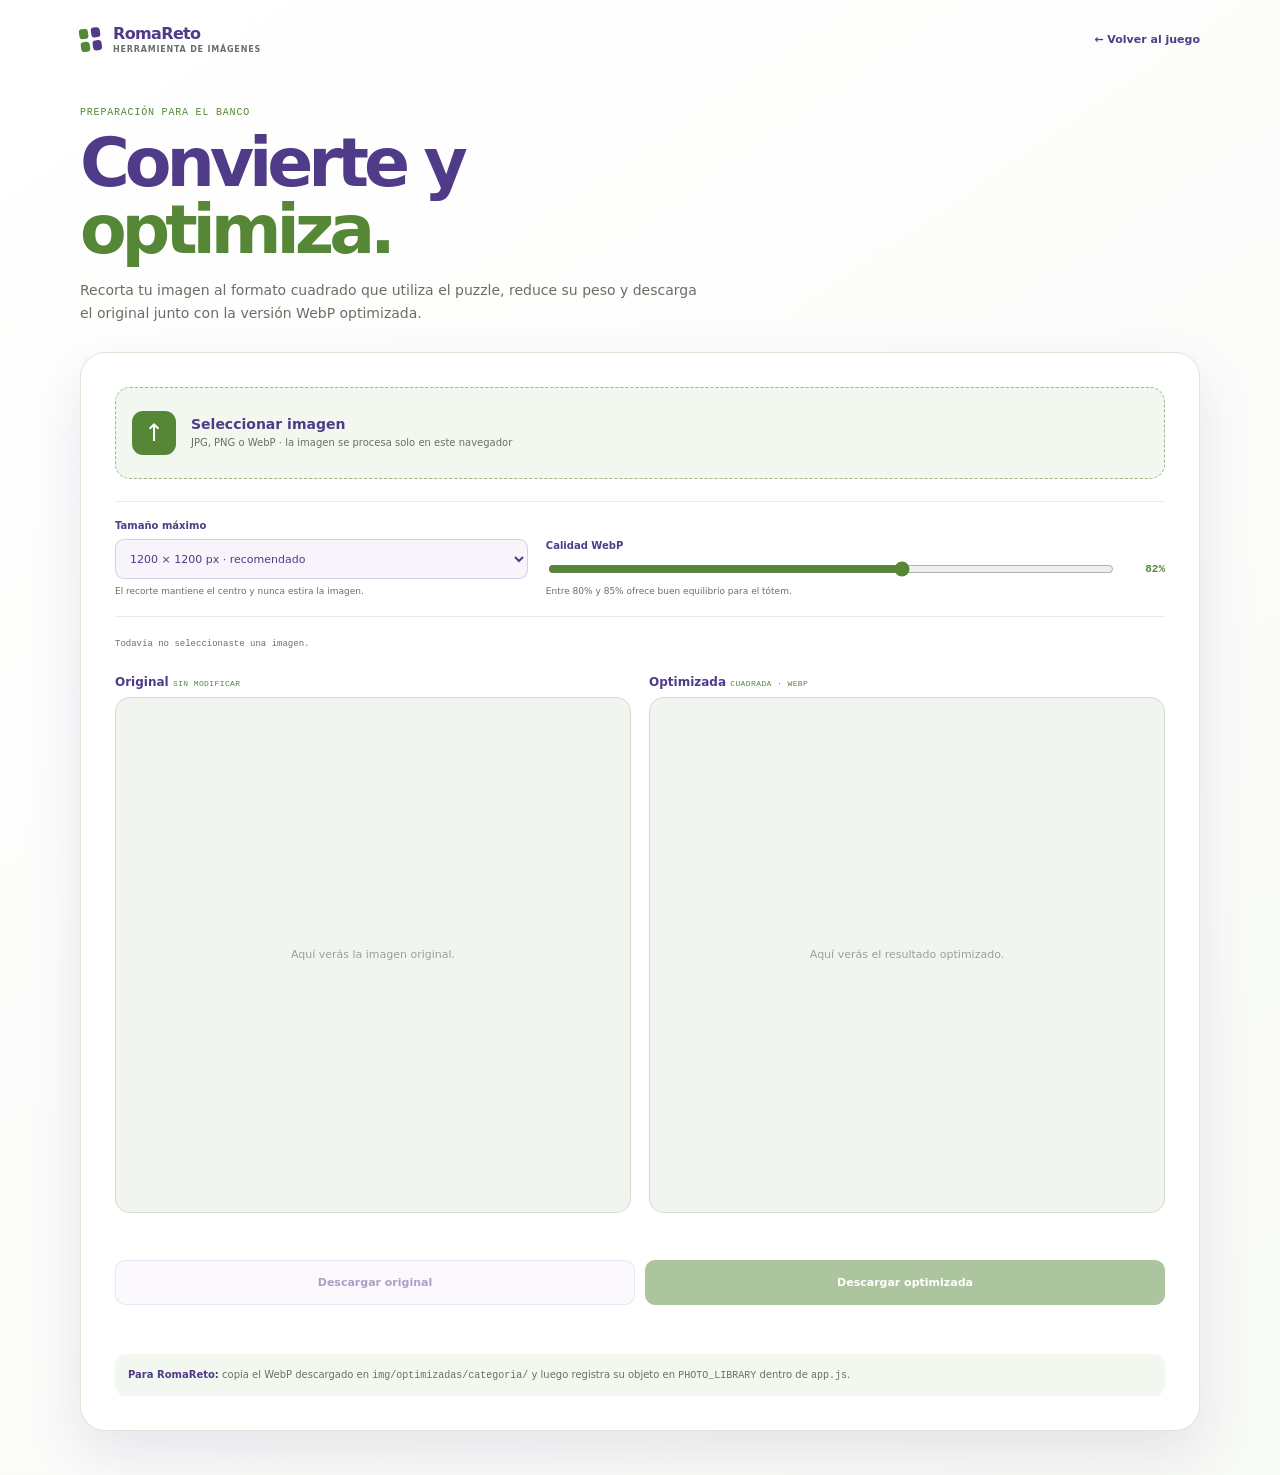
==== convertir-imagen.html @ 50700555 "Arreglos de optimizacion y banco de imagenes en webp" ====
<!doctype html>
<html lang="es">
  <head>
    <meta charset="UTF-8" />
    <meta name="viewport" content="width=device-width, initial-scale=1, viewport-fit=cover" />
    <meta name="theme-color" content="#558736" />
    <title>Convertir imagen · RomaReto</title>
    <style>
      :root {
        --primary: #558736;
        --secondary: #4f3b87;
        --ink: #272331;
        --muted: #687064;
        --paper: #ffffff;
        --soft-green: #f2f7ef;
        --soft-purple: #f7f4fb;
        --line: rgba(85, 135, 54, .2);
        --shadow: 0 22px 55px rgba(79, 59, 135, .12);
        font-family: Manrope, ui-sans-serif, system-ui, -apple-system, BlinkMacSystemFont, "Segoe UI", sans-serif;
        color: var(--ink);
        background: var(--paper);
      }

      * { box-sizing: border-box; }
      body { min-width: 320px; min-height: 100vh; margin: 0; background: linear-gradient(145deg, #fff 0%, #f8faf6 100%); }
      button, input, select { font: inherit; }
      button { cursor: pointer; }
      button:disabled { cursor: not-allowed; opacity: .48; }
      .hidden { display: none !important; }

      .topbar { display: flex; align-items: center; justify-content: space-between; width: min(1120px, 90vw); margin: 0 auto; padding: 24px 0 18px; }
      .brand { display: inline-flex; align-items: center; gap: 10px; color: var(--secondary); font-weight: 800; text-decoration: none; letter-spacing: -.04em; }
      .brand-mark { display: grid; grid-template-columns: repeat(2, 9px); gap: 3px; width: 23px; height: 23px; transform: rotate(-8deg); }
      .brand-mark i { display: block; border-radius: 3px; background: var(--primary); }
      .brand-mark i:nth-child(2), .brand-mark i:nth-child(4) { background: var(--secondary); }
      .brand span:last-child { display: grid; gap: 2px; }
      .brand small { color: var(--muted); font-size: 8px; font-weight: 600; letter-spacing: .1em; text-transform: uppercase; }
      .back-link { color: var(--secondary); font-size: 11px; font-weight: 700; text-decoration: none; }
      .back-link:hover { color: var(--primary); }

      .converter-shell { width: min(1120px, 90vw); margin: 0 auto; padding: 35px 0 45px; }
      .eyebrow { margin: 0 0 12px; color: var(--primary); font-family: ui-monospace, SFMono-Regular, Menlo, monospace; font-size: 10px; letter-spacing: .08em; text-transform: uppercase; }
      h1 { max-width: 620px; margin: 0; color: var(--secondary); font-size: clamp(38px, 6vw, 68px); line-height: .98; letter-spacing: -.075em; }
      h1 em { color: var(--primary); font-style: normal; }
      .lead { max-width: 620px; margin: 16px 0 28px; color: var(--muted); font-size: 14px; line-height: 1.6; }

      .converter-card { padding: clamp(20px, 4vw, 34px); background: #fff; border: 1px solid var(--line); border-radius: 25px; box-shadow: var(--shadow); }
      .drop-zone { display: flex; align-items: center; gap: 15px; min-height: 92px; padding: 16px; color: var(--secondary); background: var(--soft-green); border: 1px dashed rgba(85, 135, 54, .55); border-radius: 15px; cursor: pointer; transition: .18s ease; }
      .drop-zone:hover, .drop-zone.dragging { background: #eaf3e5; border-color: var(--primary); transform: translateY(-1px); }
      .drop-icon { display: grid; flex: 0 0 auto; place-items: center; width: 44px; height: 44px; color: #fff; background: var(--primary); border-radius: 11px; font-size: 24px; }
      .drop-zone strong, .drop-zone small { display: block; }
      .drop-zone strong { font-size: 14px; }
      .drop-zone small { margin-top: 4px; color: var(--muted); font-size: 10px; line-height: 1.4; }

      .controls { display: grid; grid-template-columns: minmax(170px, .8fr) minmax(240px, 1.2fr); gap: 18px; align-items: end; margin: 22px 0; padding: 18px 0; border-top: 1px solid rgba(85, 135, 54, .14); border-bottom: 1px solid rgba(85, 135, 54, .14); }
      .field label { display: block; margin-bottom: 8px; color: var(--secondary); font-size: 10px; font-weight: 800; }
      .field select { width: 100%; height: 40px; padding: 0 10px; color: var(--secondary); background: var(--soft-purple); border: 1px solid rgba(79, 59, 135, .2); border-radius: 9px; font-size: 11px; }
      .quality-row { display: flex; align-items: center; gap: 10px; }
      .quality-row input { flex: 1; accent-color: var(--primary); }
      .quality-value { min-width: 39px; color: var(--primary); font-family: ui-monospace, SFMono-Regular, Menlo, monospace; font-size: 11px; font-weight: 700; text-align: right; }
      .control-note { margin: 6px 0 0; color: var(--muted); font-size: 9px; line-height: 1.4; }

      .file-info { min-height: 18px; margin: 0 0 18px; color: var(--muted); font-family: ui-monospace, SFMono-Regular, Menlo, monospace; font-size: 9px; }
      .comparison { display: grid; grid-template-columns: repeat(2, minmax(0, 1fr)); gap: 18px; }
      .preview-panel { min-width: 0; }
      .preview-panel h2 { margin: 0 0 8px; color: var(--secondary); font-size: 12px; }
      .preview-panel h2 span { color: var(--primary); font-family: ui-monospace, SFMono-Regular, Menlo, monospace; font-size: 8px; font-weight: 500; letter-spacing: .05em; text-transform: uppercase; }
      .preview-box { display: grid; place-items: center; width: 100%; aspect-ratio: 1; overflow: hidden; background: #f1f4ef; border: 1px solid rgba(85, 135, 54, .2); border-radius: 15px; }
      .preview-box img { width: 100%; height: 100%; object-fit: contain; }
      .preview-box img.square { object-fit: cover; }
      .empty-message { padding: 20px; color: #9aa197; font-size: 11px; text-align: center; }
      .preview-meta { min-height: 17px; margin: 8px 0 0; color: var(--muted); font-size: 9px; }

      .actions { display: flex; gap: 10px; margin-top: 22px; }
      .action-button { flex: 1; min-height: 45px; padding: 11px 14px; border-radius: 10px; font-size: 11px; font-weight: 800; }
      .action-button.primary { color: #fff; background: var(--primary); border: 1px solid var(--primary); }
      .action-button.secondary { color: var(--secondary); background: var(--soft-purple); border: 1px solid rgba(79, 59, 135, .2); }
      .action-button:not(:disabled):hover { transform: translateY(-1px); }
      .status { min-height: 18px; margin: 14px 0 0; color: var(--muted); font-size: 10px; line-height: 1.45; }
      .status.success { color: var(--primary); }
      .status.error { color: #a64c4a; }
      .tips { margin: 17px 0 0; padding: 13px; color: var(--muted); background: var(--soft-green); border-radius: 11px; font-size: 10px; line-height: 1.5; }
      .tips strong { color: var(--secondary); }

      @media (max-width: 620px) {
        .topbar { padding-top: 18px; }
        .converter-shell { width: 88vw; padding-top: 25px; }
        .back-link { font-size: 10px; }
        .lead { font-size: 12px; }
        .controls { grid-template-columns: 1fr; gap: 13px; }
        .comparison { gap: 9px; }
        .preview-box { border-radius: 11px; }
        .actions { flex-direction: column; }
      }

      @media (max-width: 390px) {
        .brand { gap: 7px; }
        .brand-mark { transform: scale(.85) rotate(-8deg); }
        .brand strong { font-size: 14px; }
        .brand small { font-size: 7px; }
        .comparison { grid-template-columns: 1fr; }
        .preview-box { max-width: 290px; margin: 0 auto; }
      }
    </style>
  </head>
  <body>
    <header class="topbar">
      <a class="brand" href="index.html" aria-label="Volver a RomaReto">
        <span class="brand-mark" aria-hidden="true"><i></i><i></i><i></i><i></i></span>
        <span><strong>RomaReto</strong><small>herramienta de imágenes</small></span>
      </a>
      <a class="back-link" href="index.html">← Volver al juego</a>
    </header>

    <main class="converter-shell">
      <p class="eyebrow">Preparación para el banco</p>
      <h1>Convierte y <em>optimiza.</em></h1>
      <p class="lead">Recorta tu imagen al formato cuadrado que utiliza el puzzle, reduce su peso y descarga el original junto con la versión WebP optimizada.</p>

      <section class="converter-card" aria-labelledby="converter-title">
        <h2 id="converter-title" class="hidden">Convertidor de imágenes</h2>
        <label class="drop-zone" id="drop-zone" for="source-input">
          <span class="drop-icon" aria-hidden="true">↑</span>
          <span><strong>Seleccionar imagen</strong><small>JPG, PNG o WebP · la imagen se procesa solo en este navegador</small></span>
          <input id="source-input" type="file" accept="image/jpeg,image/png,image/webp,.jpg,.jpeg,.png,.webp" hidden />
        </label>

        <div class="controls">
          <div class="field">
            <label for="max-size">Tamaño máximo</label>
            <select id="max-size">
              <option value="800">800 × 800 px</option>
              <option value="1024">1024 × 1024 px</option>
              <option value="1200" selected>1200 × 1200 px · recomendado</option>
            </select>
            <p class="control-note">El recorte mantiene el centro y nunca estira la imagen.</p>
          </div>
          <div class="field">
            <label for="quality">Calidad WebP</label>
            <div class="quality-row"><input id="quality" type="range" min="60" max="95" value="82" /><span class="quality-value" id="quality-value">82%</span></div>
            <p class="control-note">Entre 80% y 85% ofrece buen equilibrio para el tótem.</p>
          </div>
        </div>

        <p class="file-info" id="file-info" aria-live="polite">Todavía no seleccionaste una imagen.</p>

        <div class="comparison">
          <article class="preview-panel">
            <h2>Original <span>sin modificar</span></h2>
            <div class="preview-box"><span class="empty-message" id="original-empty">Aquí verás la imagen original.</span><img id="original-preview" class="hidden" alt="Vista previa de la imagen original" /></div>
            <p class="preview-meta" id="original-meta"></p>
          </article>
          <article class="preview-panel">
            <h2>Optimizada <span>cuadrada · WebP</span></h2>
            <div class="preview-box"><span class="empty-message" id="optimized-empty">Aquí verás el resultado optimizado.</span><img id="optimized-preview" class="hidden square" alt="Vista previa de la imagen optimizada" /></div>
            <p class="preview-meta" id="optimized-meta"></p>
          </article>
        </div>

        <div class="actions">
          <button class="action-button secondary" id="download-original" type="button" disabled>Descargar original</button>
          <button class="action-button primary" id="download-optimized" type="button" disabled>Descargar optimizada</button>
        </div>
        <p class="status" id="status" aria-live="polite"></p>
        <p class="tips"><strong>Para RomaReto:</strong> copia el WebP descargado en <code>img/optimizadas/categoria/</code> y luego registra su objeto en <code>PHOTO_LIBRARY</code> dentro de <code>app.js</code>.</p>
      </section>
    </main>

    <script>
      const $ = (selector) => document.querySelector(selector);
      const sourceInput = $('#source-input');
      const dropZone = $('#drop-zone');
      const originalPreview = $('#original-preview');
      const optimizedPreview = $('#optimized-preview');
      const originalEmpty = $('#original-empty');
      const optimizedEmpty = $('#optimized-empty');
      const fileInfo = $('#file-info');
      const originalMeta = $('#original-meta');
      const optimizedMeta = $('#optimized-meta');
      const quality = $('#quality');
      const qualityValue = $('#quality-value');
      const maxSize = $('#max-size');
      const downloadOriginal = $('#download-original');
      const downloadOptimized = $('#download-optimized');
      const status = $('#status');

      let originalFile = null;
      let originalUrl = '';
      let optimizedUrl = '';
      let optimizedBlob = null;
      let processId = 0;

      function formatBytes(bytes) {
        if (bytes < 1024 * 1024) return `${Math.max(1, Math.round(bytes / 1024))} KB`;
        return `${(bytes / (1024 * 1024)).toFixed(1)} MB`;
      }

      function safeName(filename, extension) {
        const base = filename.replace(/\.[^/.]+$/, '')
          .normalize('NFD')
          .replace(/[\u0300-\u036f]/g, '')
          .replace(/[^a-zA-Z0-9]+/g, '-')
          .replace(/^-+|-+$/g, '')
          .toLowerCase() || 'imagen';
        return `${base}.${extension}`;
      }

      function setStatus(message, type = '') {
        status.textContent = message;
        status.className = `status${type ? ` ${type}` : ''}`;
      }

      function revokeUrls() {
        if (originalUrl) URL.revokeObjectURL(originalUrl);
        if (optimizedUrl) URL.revokeObjectURL(optimizedUrl);
        originalUrl = '';
        optimizedUrl = '';
      }

      function canvasToBlob(canvas, type, qualityValue) {
        return new Promise((resolve, reject) => {
          canvas.toBlob((blob) => blob ? resolve(blob) : reject(new Error('No se pudo comprimir la imagen.')), type, qualityValue);
        });
      }

      function loadImage(url) {
        return new Promise((resolve, reject) => {
          const image = document.createElement('img');
          image.onload = () => resolve(image);
          image.onerror = () => reject(new Error('No se pudo leer la imagen.'));
          image.src = url;
        });
      }

      async function optimize(file, currentProcessId) {
        const image = await loadImage(originalUrl);
        if (currentProcessId !== processId) return;
        const side = Math.min(image.naturalWidth, image.naturalHeight);
        const outputSide = Math.min(side, Number(maxSize.value));
        if (!outputSide) throw new Error('La imagen no tiene un tamaño válido.');

        const canvas = document.createElement('canvas');
        canvas.width = outputSide;
        canvas.height = outputSide;
        const context = canvas.getContext('2d');
        if (!context) throw new Error('El navegador no pudo preparar el canvas.');
        const sourceX = (image.naturalWidth - side) / 2;
        const sourceY = (image.naturalHeight - side) / 2;
        context.fillStyle = '#ffffff';
        context.fillRect(0, 0, outputSide, outputSide);
        context.imageSmoothingEnabled = true;
        context.imageSmoothingQuality = 'high';
        context.drawImage(image, sourceX, sourceY, side, side, 0, 0, outputSide, outputSide);

        let result = await canvasToBlob(canvas, 'image/webp', Number(quality.value) / 100);
        let extension = 'webp';
        if (result.type !== 'image/webp') {
          result = await canvasToBlob(canvas, 'image/jpeg', Number(quality.value) / 100);
          extension = 'jpg';
        }
        if (currentProcessId !== processId) return;
        optimizedBlob = result;
        optimizedUrl = URL.createObjectURL(result);
        optimizedPreview.src = optimizedUrl;
        optimizedPreview.classList.remove('hidden');
        optimizedEmpty.classList.add('hidden');
        optimizedMeta.textContent = `${outputSide} × ${outputSide} px · ${formatBytes(result.size)}`;
        downloadOptimized.disabled = false;
        downloadOptimized.dataset.extension = extension;
        setStatus(`Listo. La versión optimizada pesa ${formatBytes(result.size)} y mantiene el recorte cuadrado.`, 'success');
      }

      async function processFile(file) {
        if (!file) return;
        const extension = file.name.split('.').pop()?.toLowerCase();
        if (!['jpg', 'jpeg', 'png', 'webp'].includes(extension) && !file.type.startsWith('image/')) {
          setStatus('Selecciona un archivo JPG, PNG o WebP.', 'error');
          return;
        }
        processId += 1;
        const currentProcessId = processId;
        revokeUrls();
        originalFile = file;
        originalUrl = URL.createObjectURL(file);
        optimizedBlob = null;
        downloadOriginal.disabled = false;
        downloadOptimized.disabled = true;
        originalPreview.src = originalUrl;
        originalPreview.classList.remove('hidden');
        originalEmpty.classList.add('hidden');
        optimizedPreview.classList.add('hidden');
        optimizedEmpty.classList.remove('hidden');
        fileInfo.textContent = `${file.name} · ${formatBytes(file.size)}`;
        originalMeta.textContent = `${file.type || 'imagen'} · ${formatBytes(file.size)}`;
        optimizedMeta.textContent = '';
        setStatus('Procesando imagen…');
        try {
          await optimize(file, currentProcessId);
        } catch (error) {
          setStatus(error.message, 'error');
        }
      }

      sourceInput.addEventListener('change', () => processFile(sourceInput.files[0]));
      quality.addEventListener('input', () => {
        qualityValue.textContent = `${quality.value}%`;
        if (originalFile) processFile(originalFile);
      });
      maxSize.addEventListener('change', () => {
        if (originalFile) processFile(originalFile);
      });
      ['dragenter', 'dragover'].forEach((eventName) => dropZone.addEventListener(eventName, (event) => {
        event.preventDefault();
        dropZone.classList.add('dragging');
      }));
      ['dragleave', 'drop'].forEach((eventName) => dropZone.addEventListener(eventName, (event) => {
        event.preventDefault();
        dropZone.classList.remove('dragging');
      }));
      dropZone.addEventListener('drop', (event) => processFile(event.dataTransfer.files[0]));
      downloadOriginal.addEventListener('click', () => {
        if (originalFile && originalUrl) {
          const link = document.createElement('a');
          link.href = originalUrl;
          link.download = originalFile.name;
          link.click();
        }
      });
      downloadOptimized.addEventListener('click', () => {
        if (optimizedBlob && optimizedUrl && originalFile) {
          const link = document.createElement('a');
          link.href = optimizedUrl;
          link.download = safeName(originalFile.name, downloadOptimized.dataset.extension || 'webp');
          link.click();
        }
      });
      window.addEventListener('pagehide', revokeUrls);
    </script>
  </body>
</html>
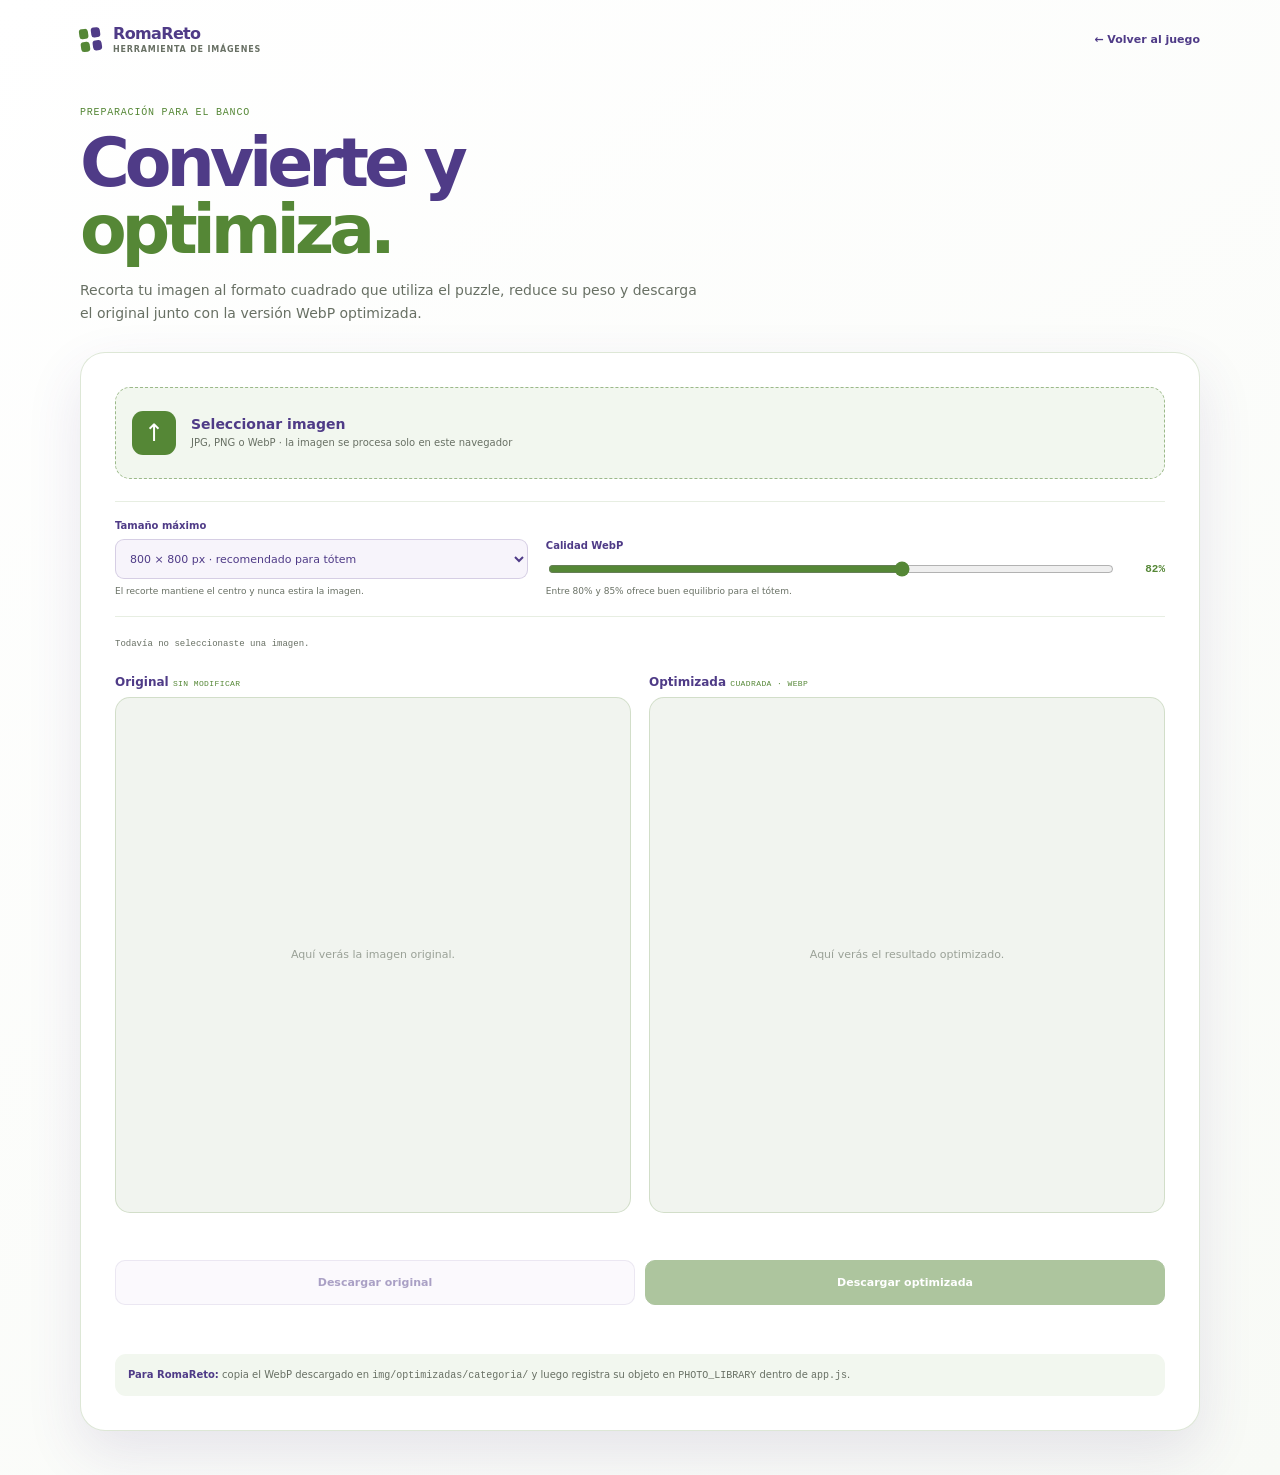
==== commit a309d3eb: "fix optimizaciones y reduccion de imagenes" ====
--- a/convertir-imagen.html
+++ b/convertir-imagen.html
@@ -129,9 +129,9 @@
           <div class="field">
             <label for="max-size">Tamaño máximo</label>
             <select id="max-size">
-              <option value="800">800 × 800 px</option>
+              <option value="640">640 × 640 px</option>
+              <option value="800" selected>800 × 800 px · recomendado para tótem</option>
               <option value="1024">1024 × 1024 px</option>
-              <option value="1200" selected>1200 × 1200 px · recomendado</option>
             </select>
             <p class="control-note">El recorte mantiene el centro y nunca estira la imagen.</p>
           </div>
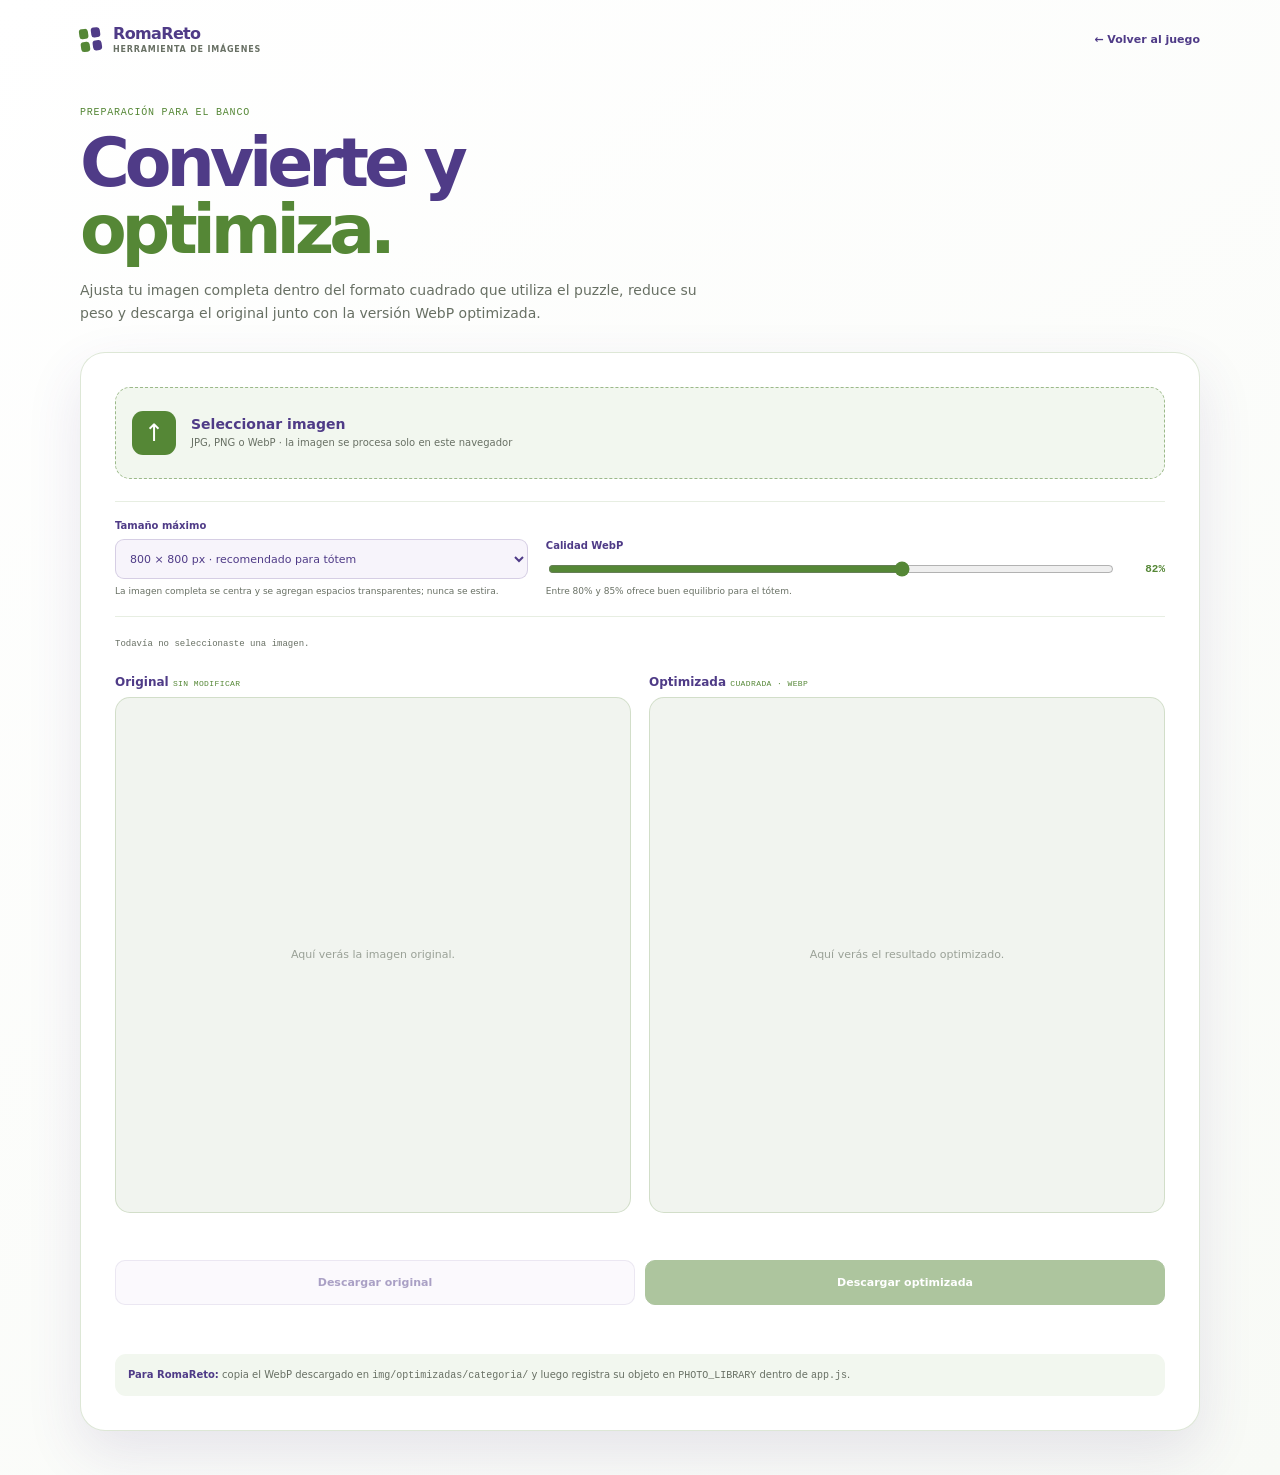
==== commit 73c3ed92: "ajustes de nuevas imagenes y correccion de recorte" ====
--- a/convertir-imagen.html
+++ b/convertir-imagen.html
@@ -67,7 +67,7 @@
       .preview-panel h2 span { color: var(--primary); font-family: ui-monospace, SFMono-Regular, Menlo, monospace; font-size: 8px; font-weight: 500; letter-spacing: .05em; text-transform: uppercase; }
       .preview-box { display: grid; place-items: center; width: 100%; aspect-ratio: 1; overflow: hidden; background: #f1f4ef; border: 1px solid rgba(85, 135, 54, .2); border-radius: 15px; }
       .preview-box img { width: 100%; height: 100%; object-fit: contain; }
-      .preview-box img.square { object-fit: cover; }
+      .preview-box img.square { object-fit: contain; background: #f2f4f0; }
       .empty-message { padding: 20px; color: #9aa197; font-size: 11px; text-align: center; }
       .preview-meta { min-height: 17px; margin: 8px 0 0; color: var(--muted); font-size: 9px; }
 
@@ -115,7 +115,7 @@
     <main class="converter-shell">
       <p class="eyebrow">Preparación para el banco</p>
       <h1>Convierte y <em>optimiza.</em></h1>
-      <p class="lead">Recorta tu imagen al formato cuadrado que utiliza el puzzle, reduce su peso y descarga el original junto con la versión WebP optimizada.</p>
+      <p class="lead">Ajusta tu imagen completa dentro del formato cuadrado que utiliza el puzzle, reduce su peso y descarga el original junto con la versión WebP optimizada.</p>
 
       <section class="converter-card" aria-labelledby="converter-title">
         <h2 id="converter-title" class="hidden">Convertidor de imágenes</h2>
@@ -133,7 +133,7 @@
               <option value="800" selected>800 × 800 px · recomendado para tótem</option>
               <option value="1024">1024 × 1024 px</option>
             </select>
-            <p class="control-note">El recorte mantiene el centro y nunca estira la imagen.</p>
+            <p class="control-note">La imagen completa se centra y se agregan espacios transparentes; nunca se estira.</p>
           </div>
           <div class="field">
             <label for="quality">Calidad WebP</label>
@@ -235,8 +235,8 @@
       async function optimize(file, currentProcessId) {
         const image = await loadImage(originalUrl);
         if (currentProcessId !== processId) return;
-        const side = Math.min(image.naturalWidth, image.naturalHeight);
-        const outputSide = Math.min(side, Number(maxSize.value));
+        const longestSide = Math.max(image.naturalWidth, image.naturalHeight);
+        const outputSide = Math.min(longestSide, Number(maxSize.value));
         if (!outputSide) throw new Error('La imagen no tiene un tamaño válido.');
 
         const canvas = document.createElement('canvas');
@@ -244,17 +244,23 @@
         canvas.height = outputSide;
         const context = canvas.getContext('2d');
         if (!context) throw new Error('El navegador no pudo preparar el canvas.');
-        const sourceX = (image.naturalWidth - side) / 2;
-        const sourceY = (image.naturalHeight - side) / 2;
-        context.fillStyle = '#ffffff';
-        context.fillRect(0, 0, outputSide, outputSide);
+        const scale = Math.min(outputSide / image.naturalWidth, outputSide / image.naturalHeight);
+        const drawWidth = Math.round(image.naturalWidth * scale);
+        const drawHeight = Math.round(image.naturalHeight * scale);
+        const drawX = Math.round((outputSide - drawWidth) / 2);
+        const drawY = Math.round((outputSide - drawHeight) / 2);
+        context.clearRect(0, 0, outputSide, outputSide);
         context.imageSmoothingEnabled = true;
         context.imageSmoothingQuality = 'high';
-        context.drawImage(image, sourceX, sourceY, side, side, 0, 0, outputSide, outputSide);
+        context.drawImage(image, 0, 0, image.naturalWidth, image.naturalHeight, drawX, drawY, drawWidth, drawHeight);
 
         let result = await canvasToBlob(canvas, 'image/webp', Number(quality.value) / 100);
         let extension = 'webp';
         if (result.type !== 'image/webp') {
+          context.globalCompositeOperation = 'destination-over';
+          context.fillStyle = '#ffffff';
+          context.fillRect(0, 0, outputSide, outputSide);
+          context.globalCompositeOperation = 'source-over';
           result = await canvasToBlob(canvas, 'image/jpeg', Number(quality.value) / 100);
           extension = 'jpg';
         }
@@ -267,7 +273,7 @@
         optimizedMeta.textContent = `${outputSide} × ${outputSide} px · ${formatBytes(result.size)}`;
         downloadOptimized.disabled = false;
         downloadOptimized.dataset.extension = extension;
-        setStatus(`Listo. La versión optimizada pesa ${formatBytes(result.size)} y mantiene el recorte cuadrado.`, 'success');
+        setStatus(`Listo. La versión optimizada pesa ${formatBytes(result.size)} y conserva la imagen completa en formato cuadrado.`, 'success');
       }
 
       async function processFile(file) {
